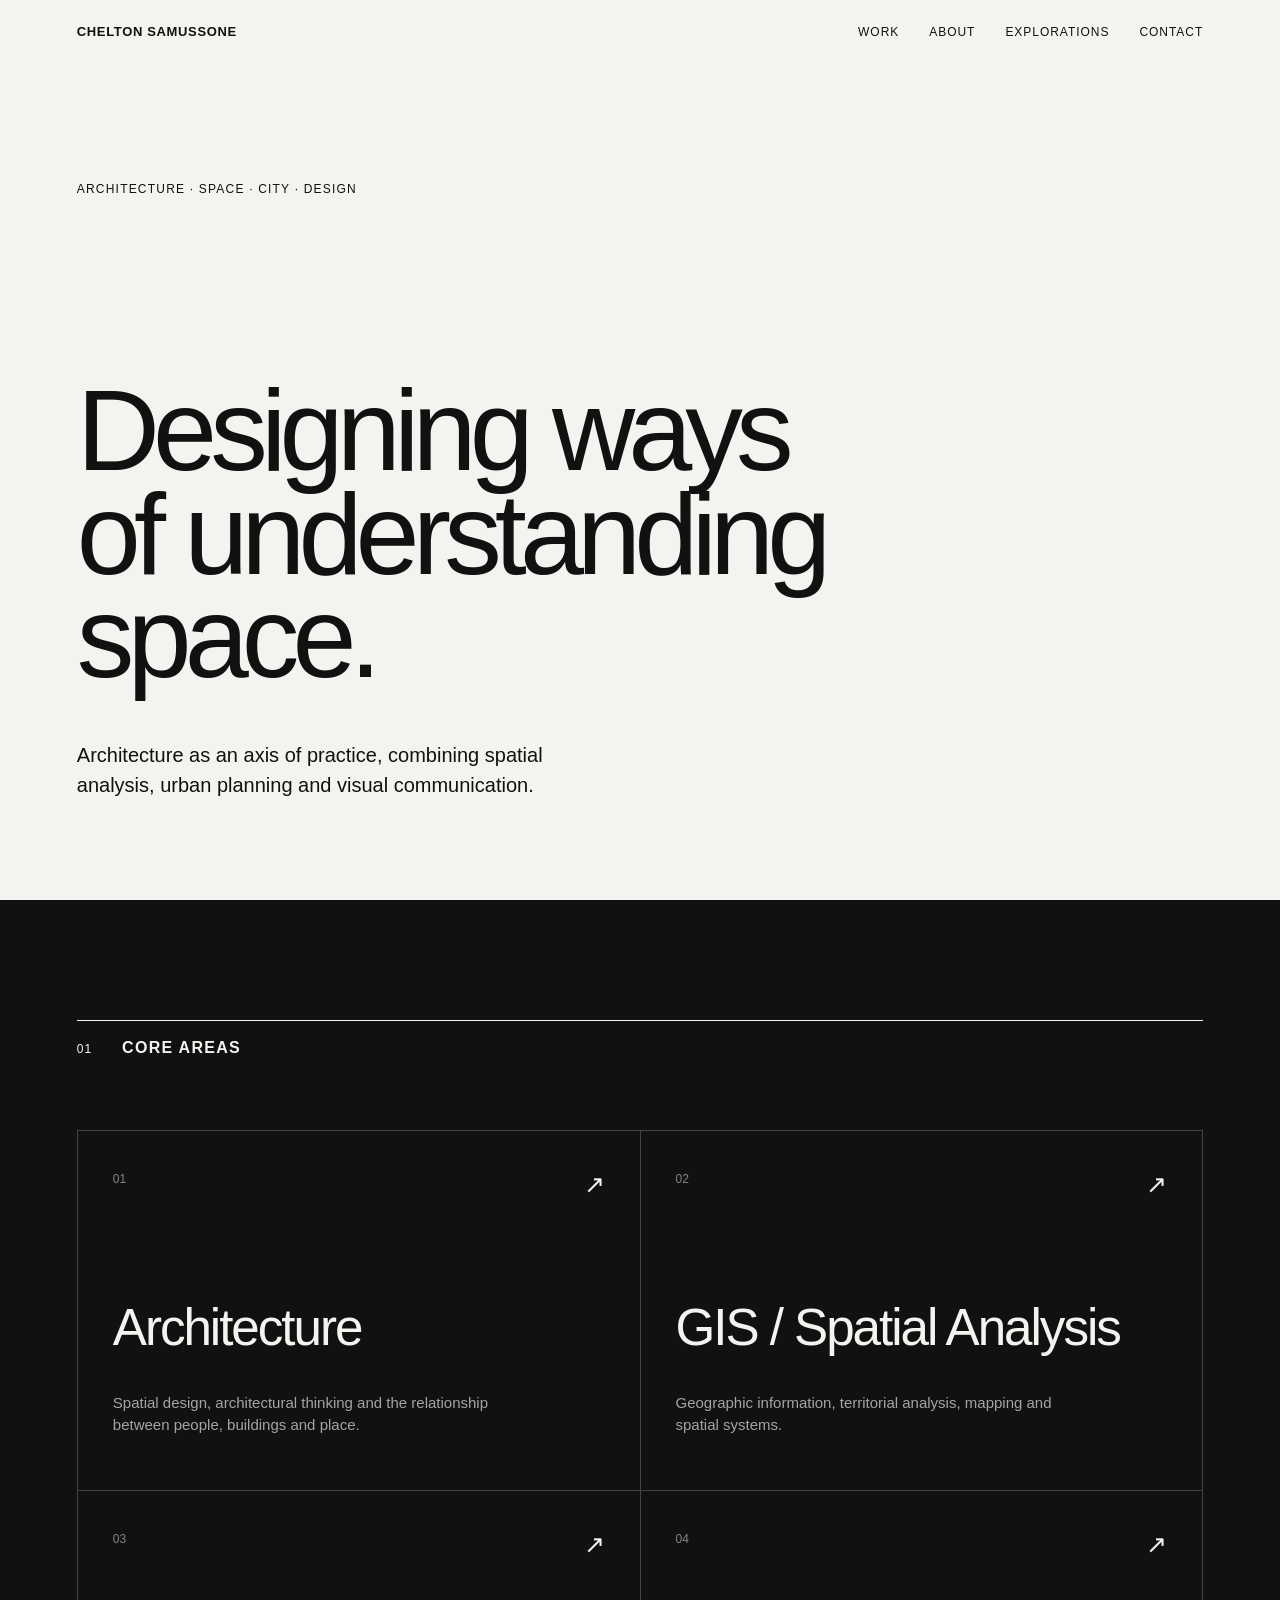
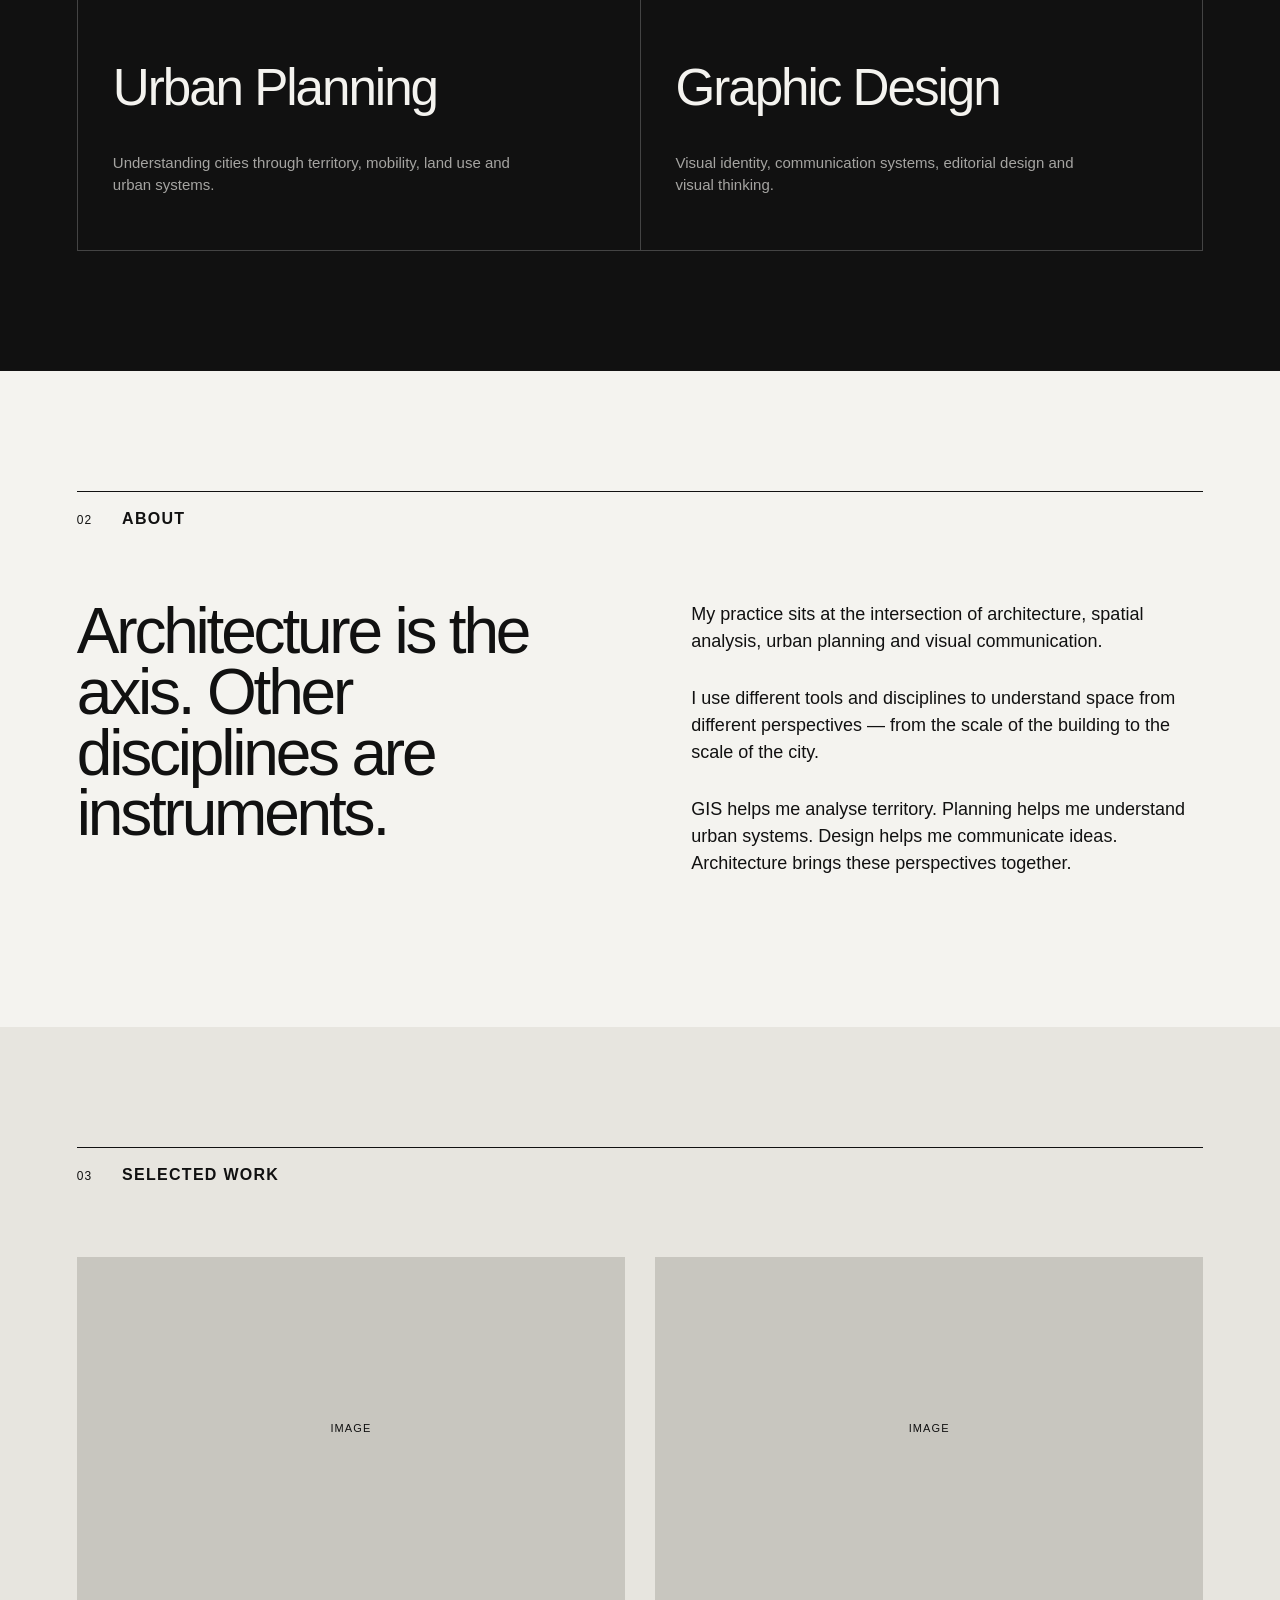
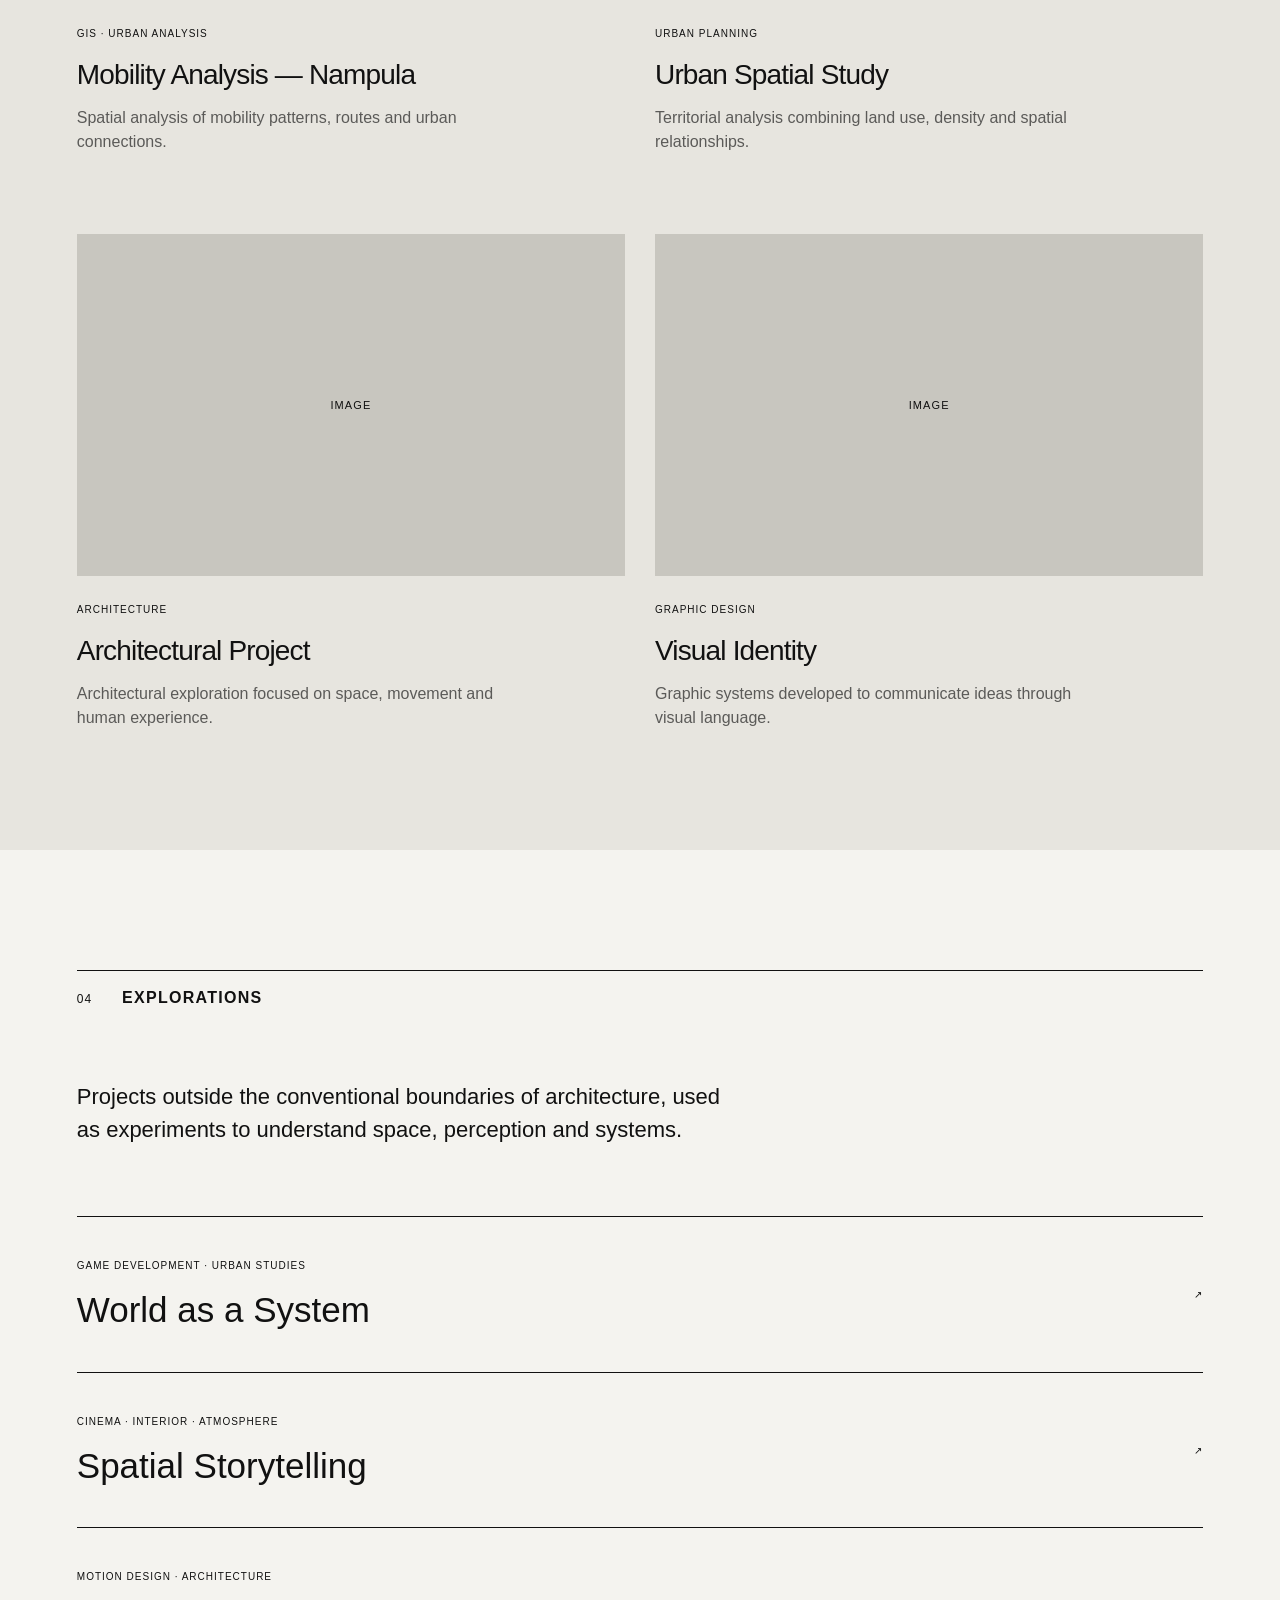
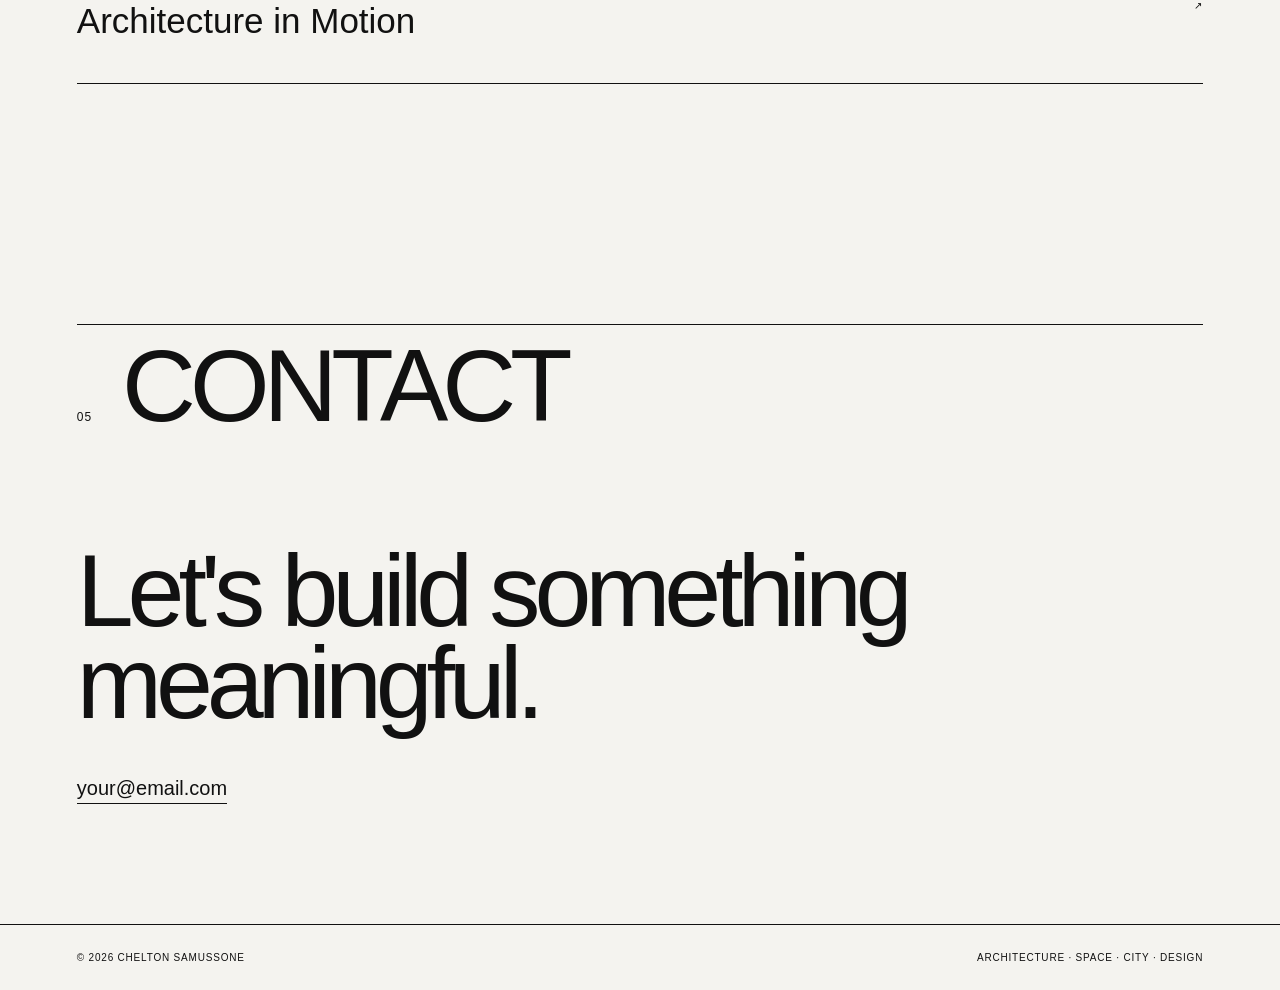
==== index.html @ a437c056 "Criete initial portifolio site" ====
<!DOCTYPE html>
<html lang="pt">
<head>
    <meta charset="UTF-8">
    <meta name="viewport" content="width=device-width, initial-scale=1.0">

    <title>Chelton Samussone — Architecture · Space · City · Design</title>

    <meta name="description" content="Chelton Samussone — Architecture, spatial analysis, urban planning and graphic design.">

    <link rel="stylesheet" href="style.css">
</head>

<body>

    <!-- NAVIGATION -->
    <header class="site-header">
        <a href="#" class="logo">CHELTON SAMUSSONE</a>

        <nav>
            <a href="#work">Work</a>
            <a href="#about">About</a>
            <a href="#explorations">Explorations</a>
            <a href="#contact">Contact</a>
        </nav>
    </header>


    <!-- HERO -->
    <main>

        <section class="hero">

            <div class="hero-label">
                ARCHITECTURE · SPACE · CITY · DESIGN
            </div>

            <h1>
                Designing ways<br>
                of understanding space.
            </h1>

            <p class="hero-description">
                Architecture as an axis of practice, combining spatial analysis,
                urban planning and visual communication.
            </p>

        </section>


        <!-- CORE AREAS -->
        <section class="areas">

            <div class="section-heading">
                <span>01</span>
                <h2>Core areas</h2>
            </div>

            <div class="areas-grid">

                <a href="architecture/" class="area-card">
                    <span class="number">01</span>
                    <h3>Architecture</h3>
                    <p>
                        Spatial design, architectural thinking and the
                        relationship between people, buildings and place.
                    </p>
                    <span class="arrow">↗</span>
                </a>

                <a href="gis/" class="area-card">
                    <span class="number">02</span>
                    <h3>GIS / Spatial Analysis</h3>
                    <p>
                        Geographic information, territorial analysis,
                        mapping and spatial systems.
                    </p>
                    <span class="arrow">↗</span>
                </a>

                <a href="urban-planning/" class="area-card">
                    <span class="number">03</span>
                    <h3>Urban Planning</h3>
                    <p>
                        Understanding cities through territory,
                        mobility, land use and urban systems.
                    </p>
                    <span class="arrow">↗</span>
                </a>

                <a href="graphic-design/" class="area-card">
                    <span class="number">04</span>
                    <h3>Graphic Design</h3>
                    <p>
                        Visual identity, communication systems,
                        editorial design and visual thinking.
                    </p>
                    <span class="arrow">↗</span>
                </a>

            </div>

        </section>


        <!-- ABOUT -->
        <section id="about" class="about">

            <div class="section-heading">
                <span>02</span>
                <h2>About</h2>
            </div>

            <div class="about-content">

                <h2>
                    Architecture is the axis.
                    Other disciplines are instruments.
                </h2>

                <div class="about-text">

                    <p>
                        My practice sits at the intersection of architecture,
                        spatial analysis, urban planning and visual communication.
                    </p>

                    <p>
                        I use different tools and disciplines to understand
                        space from different perspectives — from the scale
                        of the building to the scale of the city.
                    </p>

                    <p>
                        GIS helps me analyse territory. Planning helps me
                        understand urban systems. Design helps me communicate
                        ideas. Architecture brings these perspectives together.
                    </p>

                </div>

            </div>

        </section>


        <!-- SELECTED WORK -->
        <section id="work" class="work">

            <div class="section-heading">
                <span>03</span>
                <h2>Selected work</h2>
            </div>

            <div class="work-grid">

                <article class="project">

                    <div class="project-image placeholder">
                        <span>IMAGE</span>
                    </div>

                    <div class="project-info">
                        <span>GIS · URBAN ANALYSIS</span>
                        <h3>Mobility Analysis — Nampula</h3>
                        <p>
                            Spatial analysis of mobility patterns,
                            routes and urban connections.
                        </p>
                    </div>

                </article>


                <article class="project">

                    <div class="project-image placeholder">
                        <span>IMAGE</span>
                    </div>

                    <div class="project-info">
                        <span>URBAN PLANNING</span>
                        <h3>Urban Spatial Study</h3>
                        <p>
                            Territorial analysis combining land use,
                            density and spatial relationships.
                        </p>
                    </div>

                </article>


                <article class="project">

                    <div class="project-image placeholder">
                        <span>IMAGE</span>
                    </div>

                    <div class="project-info">
                        <span>ARCHITECTURE</span>
                        <h3>Architectural Project</h3>
                        <p>
                            Architectural exploration focused on
                            space, movement and human experience.
                        </p>
                    </div>

                </article>


                <article class="project">

                    <div class="project-image placeholder">
                        <span>IMAGE</span>
                    </div>

                    <div class="project-info">
                        <span>GRAPHIC DESIGN</span>
                        <h3>Visual Identity</h3>
                        <p>
                            Graphic systems developed to communicate
                            ideas through visual language.
                        </p>
                    </div>

                </article>

            </div>

        </section>


        <!-- EXPLORATIONS -->
        <section id="explorations" class="explorations">

            <div class="section-heading">
                <span>04</span>
                <h2>Explorations</h2>
            </div>

            <p class="explorations-intro">
                Projects outside the conventional boundaries of architecture,
                used as experiments to understand space, perception and systems.
            </p>

            <div class="exploration-list">

                <a href="projects/world-as-a-system/" class="exploration">
                    <div>
                        <span>GAME DEVELOPMENT · URBAN STUDIES</span>
                        <h3>World as a System</h3>
                    </div>
                    <span>↗</span>
                </a>

                <a href="projects/spatial-storytelling/" class="exploration">
                    <div>
                        <span>CINEMA · INTERIOR · ATMOSPHERE</span>
                        <h3>Spatial Storytelling</h3>
                    </div>
                    <span>↗</span>
                </a>

                <a href="projects/architecture-in-motion/" class="exploration">
                    <div>
                        <span>MOTION DESIGN · ARCHITECTURE</span>
                        <h3>Architecture in Motion</h3>
                    </div>
                    <span>↗</span>
                </a>

            </div>

        </section>


        <!-- CONTACT -->
        <section id="contact" class="contact">

            <div class="section-heading">
                <span>05</span>
                <h2>Contact</h2>
            </div>

            <h2>
                Let's build something meaningful.
            </h2>

            <a href="mailto:your@email.com" class="contact-link">
                your@email.com
            </a>

        </section>

    </main>


    <!-- FOOTER -->
    <footer>

        <span>© 2026 Chelton Samussone</span>

        <span>
            Architecture · Space · City · Design
        </span>

    </footer>


    <script src="script.js"></script>

</body>
</html>
---- style.css ----
/* =========================================
   RESET
========================================= */

* {
    margin: 0;
    padding: 0;
    box-sizing: border-box;
}

html {
    scroll-behavior: smooth;
}

body {
    font-family: Arial, Helvetica, sans-serif;
    background: #f4f3ef;
    color: #111;
    line-height: 1.5;
}


/* =========================================
   GENERAL
========================================= */

a {
    color: inherit;
    text-decoration: none;
}

section {
    padding: 120px 6vw;
}

.section-heading {
    display: flex;
    gap: 30px;
    align-items: baseline;
    margin-bottom: 70px;
    border-top: 1px solid #111;
    padding-top: 15px;
}

.section-heading span {
    font-size: 12px;
    letter-spacing: 0.08em;
}

.section-heading h2 {
    font-size: 16px;
    text-transform: uppercase;
    letter-spacing: 0.08em;
}


/* =========================================
   HEADER
========================================= */

.site-header {
    position: fixed;
    top: 0;
    left: 0;
    width: 100%;
    padding: 22px 6vw;

    display: flex;
    justify-content: space-between;
    align-items: center;

    background: rgba(244, 243, 239, 0.9);
    backdrop-filter: blur(10px);

    z-index: 1000;
}

.logo {
    font-size: 13px;
    font-weight: bold;
    letter-spacing: 0.05em;
}

.site-header nav {
    display: flex;
    gap: 30px;
}

.site-header nav a {
    font-size: 12px;
    text-transform: uppercase;
    letter-spacing: 0.08em;
}

.site-header nav a:hover {
    opacity: 0.5;
}


/* =========================================
   HERO
========================================= */

.hero {
    min-height: 100vh;
    padding: 180px 6vw 100px;

    display: flex;
    flex-direction: column;
    justify-content: space-between;
}

.hero-label {
    font-size: 12px;
    letter-spacing: 0.1em;
}

.hero h1 {
    max-width: 1000px;

    margin-top: auto;
    margin-bottom: 50px;

    font-size: clamp(55px, 9vw, 150px);
    line-height: 0.9;
    letter-spacing: -0.06em;
    font-weight: 500;
}

.hero-description {
    max-width: 520px;
    font-size: 20px;
}


/* =========================================
   CORE AREAS
========================================= */

.areas {
    background: #111;
    color: #f4f3ef;
}

.areas .section-heading {
    border-color: #f4f3ef;
}

.areas-grid {
    display: grid;
    grid-template-columns: repeat(2, 1fr);
    border-top: 1px solid #444;
    border-left: 1px solid #444;
}

.area-card {
    position: relative;

    min-height: 360px;

    padding: 35px;

    border-right: 1px solid #444;
    border-bottom: 1px solid #444;

    transition: background 0.3s ease;
}

.area-card:hover {
    background: #1e1e1e;
}

.area-card .number {
    font-size: 12px;
    opacity: 0.5;
}

.area-card h3 {
    margin-top: 100px;

    font-size: clamp(30px, 4vw, 55px);
    font-weight: 400;
    letter-spacing: -0.04em;
}

.area-card p {
    max-width: 400px;
    margin-top: 25px;

    font-size: 15px;
    opacity: 0.65;
}

.area-card .arrow {
    position: absolute;
    right: 35px;
    top: 35px;

    font-size: 25px;
}


/* =========================================
   ABOUT
========================================= */

.about-content {
    display: grid;
    grid-template-columns: 1fr 1fr;
    gap: 8vw;
}

.about-content h2 {
    font-size: clamp(40px, 5vw, 75px);
    line-height: 0.95;
    font-weight: 400;
    letter-spacing: -0.05em;
}

.about-text {
    max-width: 550px;
}

.about-text p {
    margin-bottom: 30px;
    font-size: 18px;
}


/* =========================================
   WORK
========================================= */

.work {
    background: #e7e5df;
}

.work-grid {
    display: grid;
    grid-template-columns: repeat(2, 1fr);
    gap: 80px 30px;
}

.project-image {
    aspect-ratio: 16 / 10;
    overflow: hidden;
}

.placeholder {
    background: #c8c6bf;

    display: flex;
    justify-content: center;
    align-items: center;

    font-size: 11px;
    letter-spacing: 0.1em;
}

.project-info {
    padding-top: 20px;
}

.project-info > span {
    font-size: 10px;
    letter-spacing: 0.1em;
}

.project-info h3 {
    margin-top: 10px;

    font-size: 28px;
    font-weight: 400;
    letter-spacing: -0.03em;
}

.project-info p {
    max-width: 450px;
    margin-top: 10px;
    opacity: 0.65;
}


/* =========================================
   EXPLORATIONS
========================================= */

.explorations-intro {
    max-width: 650px;
    margin-bottom: 70px;

    font-size: 22px;
}

.exploration-list {
    border-top: 1px solid #111;
}

.exploration {
    display: flex;
    justify-content: space-between;
    align-items: center;

    padding: 35px 0;

    border-bottom: 1px solid #111;

    transition: padding 0.3s ease;
}

.exploration:hover {
    padding-left: 20px;
    padding-right: 20px;
}

.exploration span {
    font-size: 10px;
    letter-spacing: 0.1em;
}

.exploration h3 {
    margin-top: 8px;

    font-size: 35px;
    font-weight: 400;
}


/* =========================================
   CONTACT
========================================= */

.contact {
    min-height: 80vh;

    display: flex;
    flex-direction: column;
    justify-content: space-between;
}

.contact h2 {
    max-width: 900px;

    font-size: clamp(50px, 8vw, 120px);
    line-height: 0.9;
    letter-spacing: -0.06em;
    font-weight: 400;
}

.contact-link {
    width: fit-content;

    font-size: 20px;

    border-bottom: 1px solid #111;
}


/* =========================================
   FOOTER
========================================= */

footer {
    padding: 25px 6vw;

    display: flex;
    justify-content: space-between;

    border-top: 1px solid #111;

    font-size: 10px;
    text-transform: uppercase;
    letter-spacing: 0.08em;
}


/* =========================================
   RESPONSIVE
========================================= */

@media (max-width: 800px) {

    section {
        padding: 90px 6vw;
    }

    .site-header {
        padding: 18px 6vw;
    }

    .site-header nav {
        display: none;
    }

    .hero {
        padding-top: 130px;
    }

    .hero h1 {
        font-size: 18vw;
    }

    .areas-grid {
        grid-template-columns: 1fr;
    }

    .about-content {
        grid-template-columns: 1fr;
        gap: 50px;
    }

    .work-grid {
        grid-template-columns: 1fr;
    }

    .exploration h3 {
        font-size: 25px;
    }

    footer {
        flex-direction: column;
        gap: 10px;
    }
}
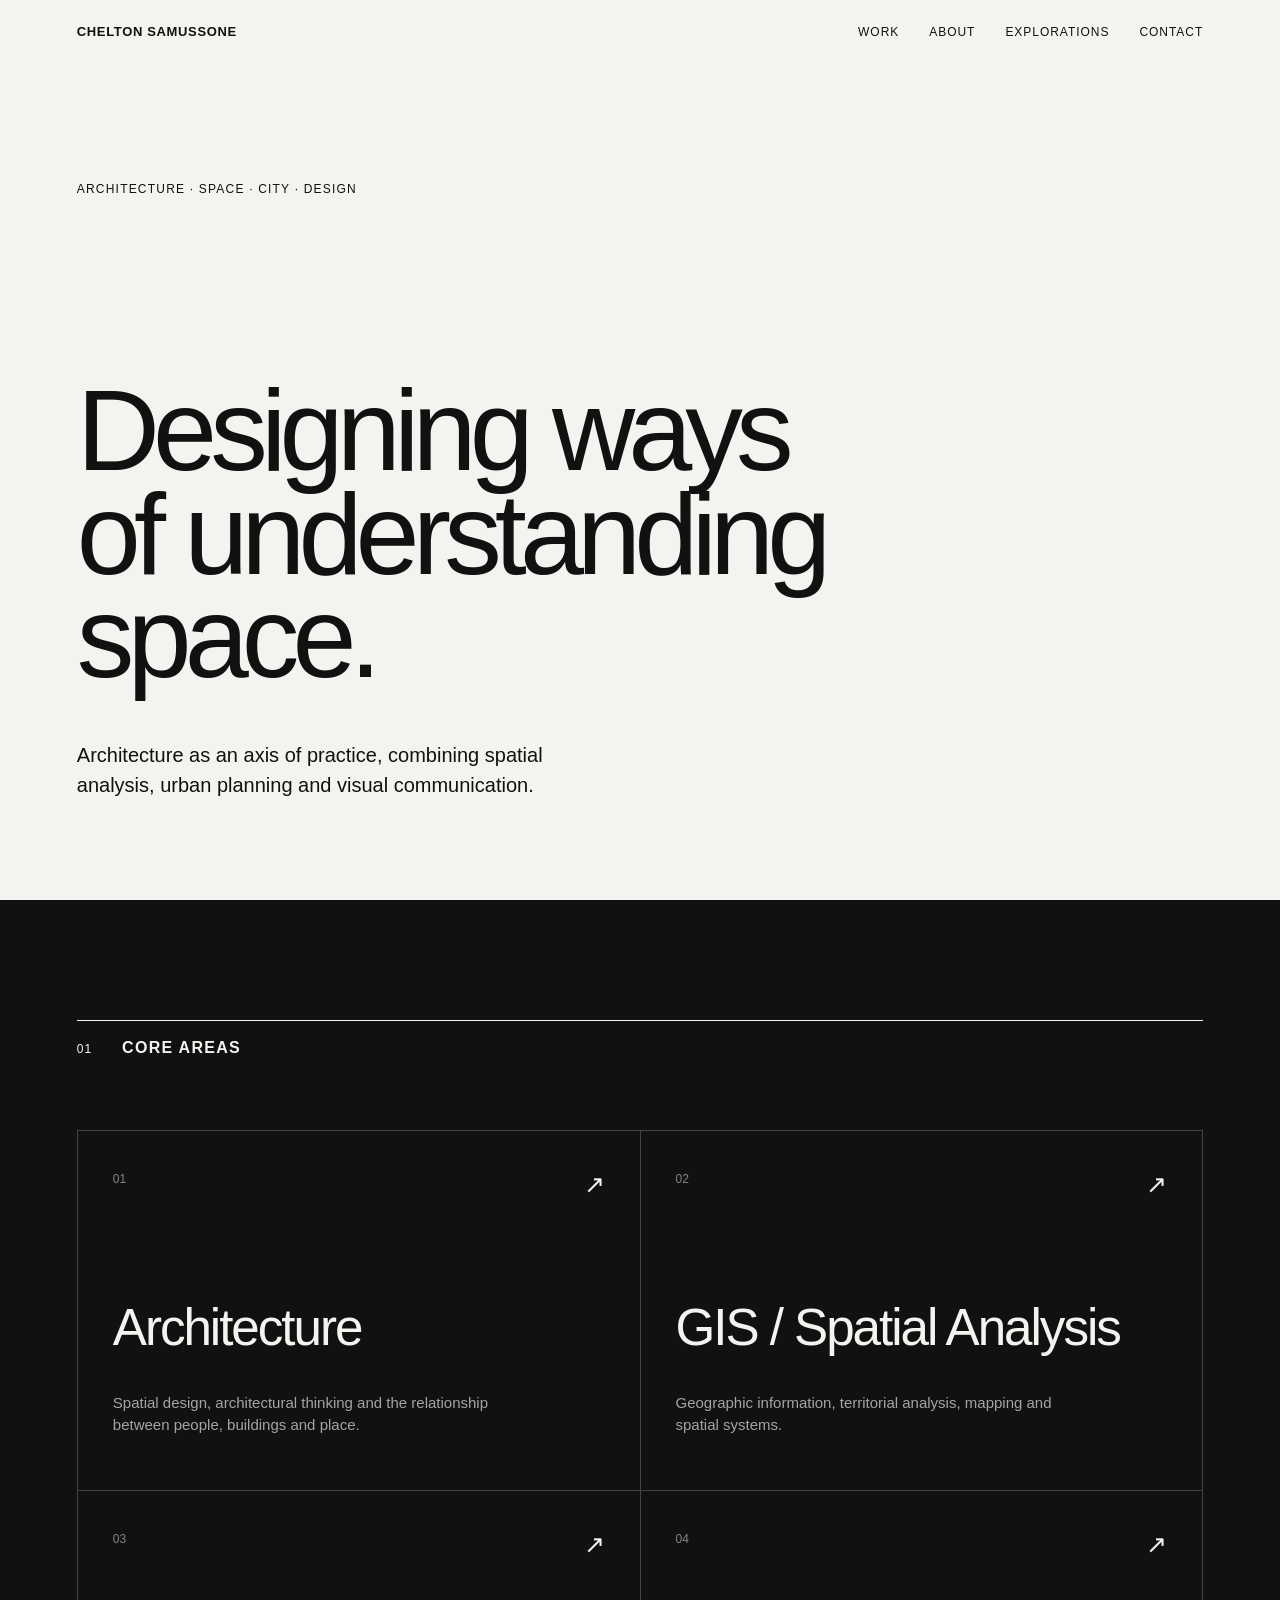
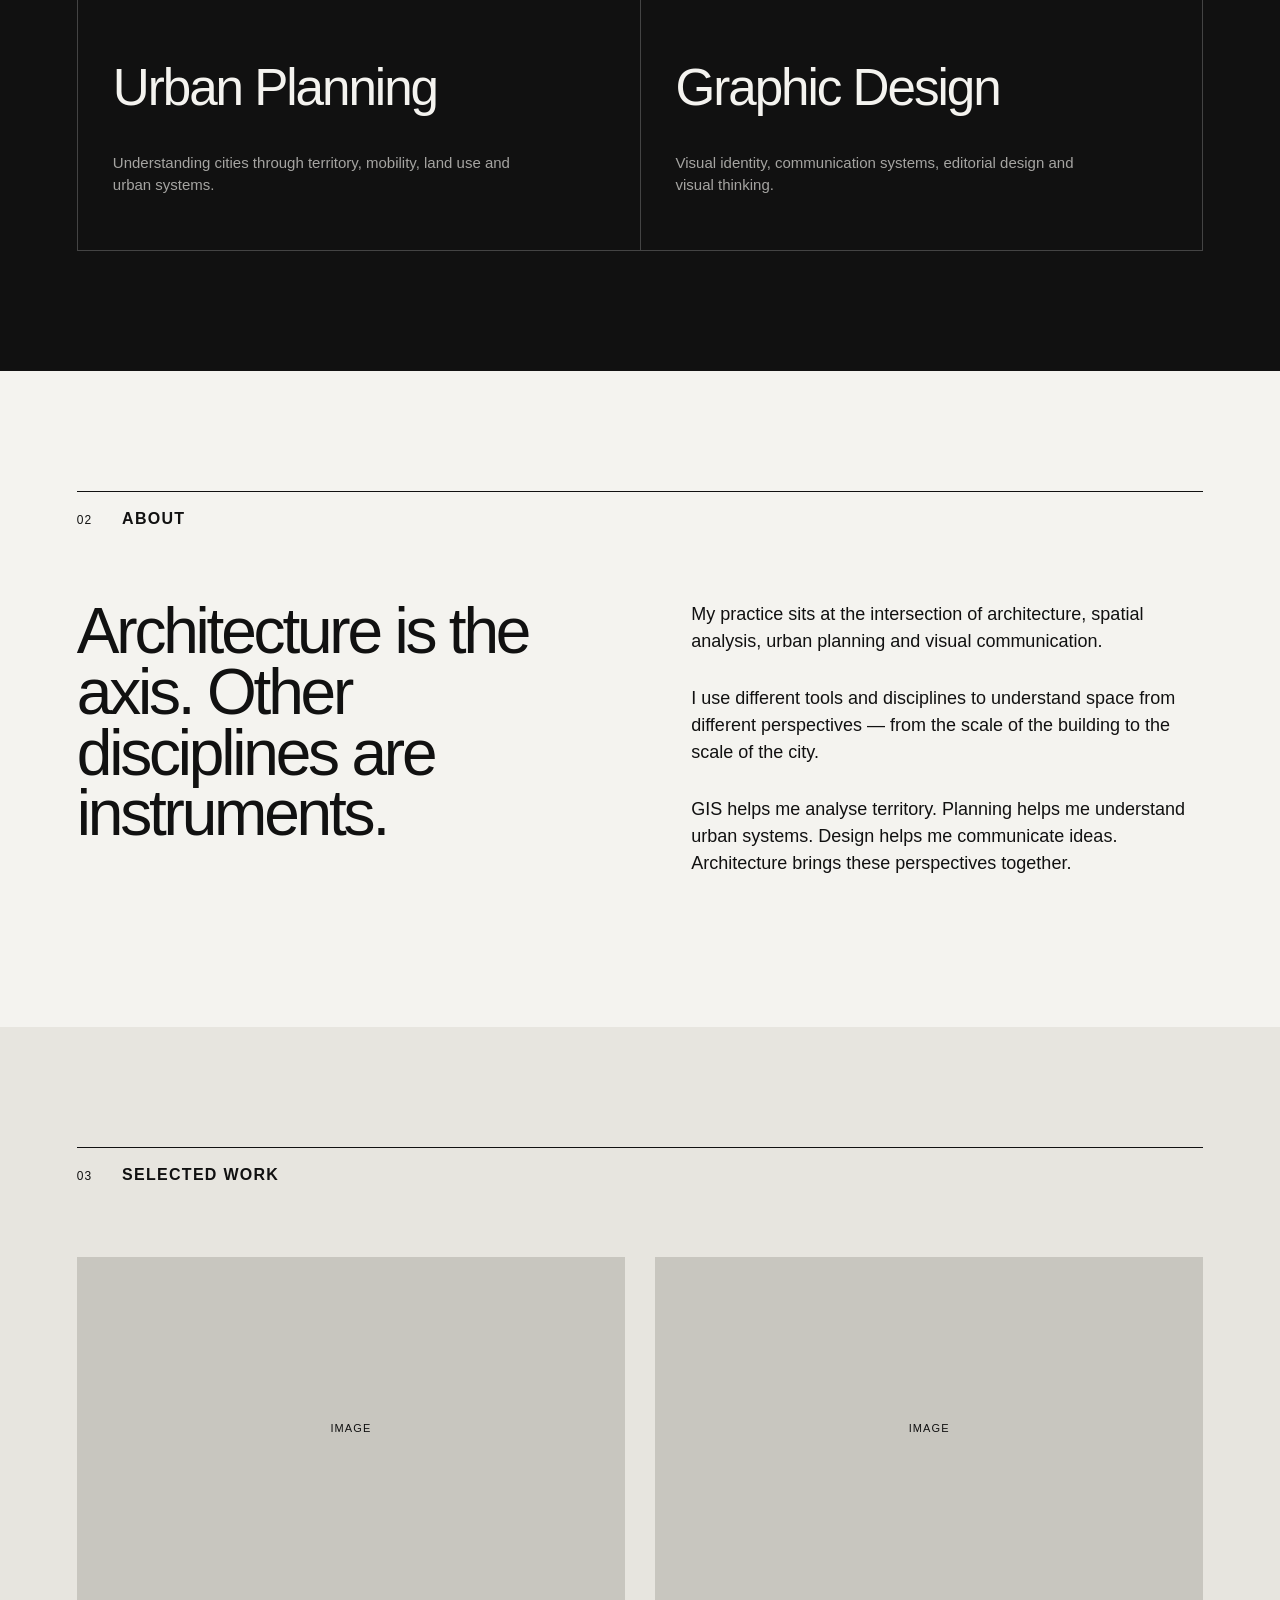
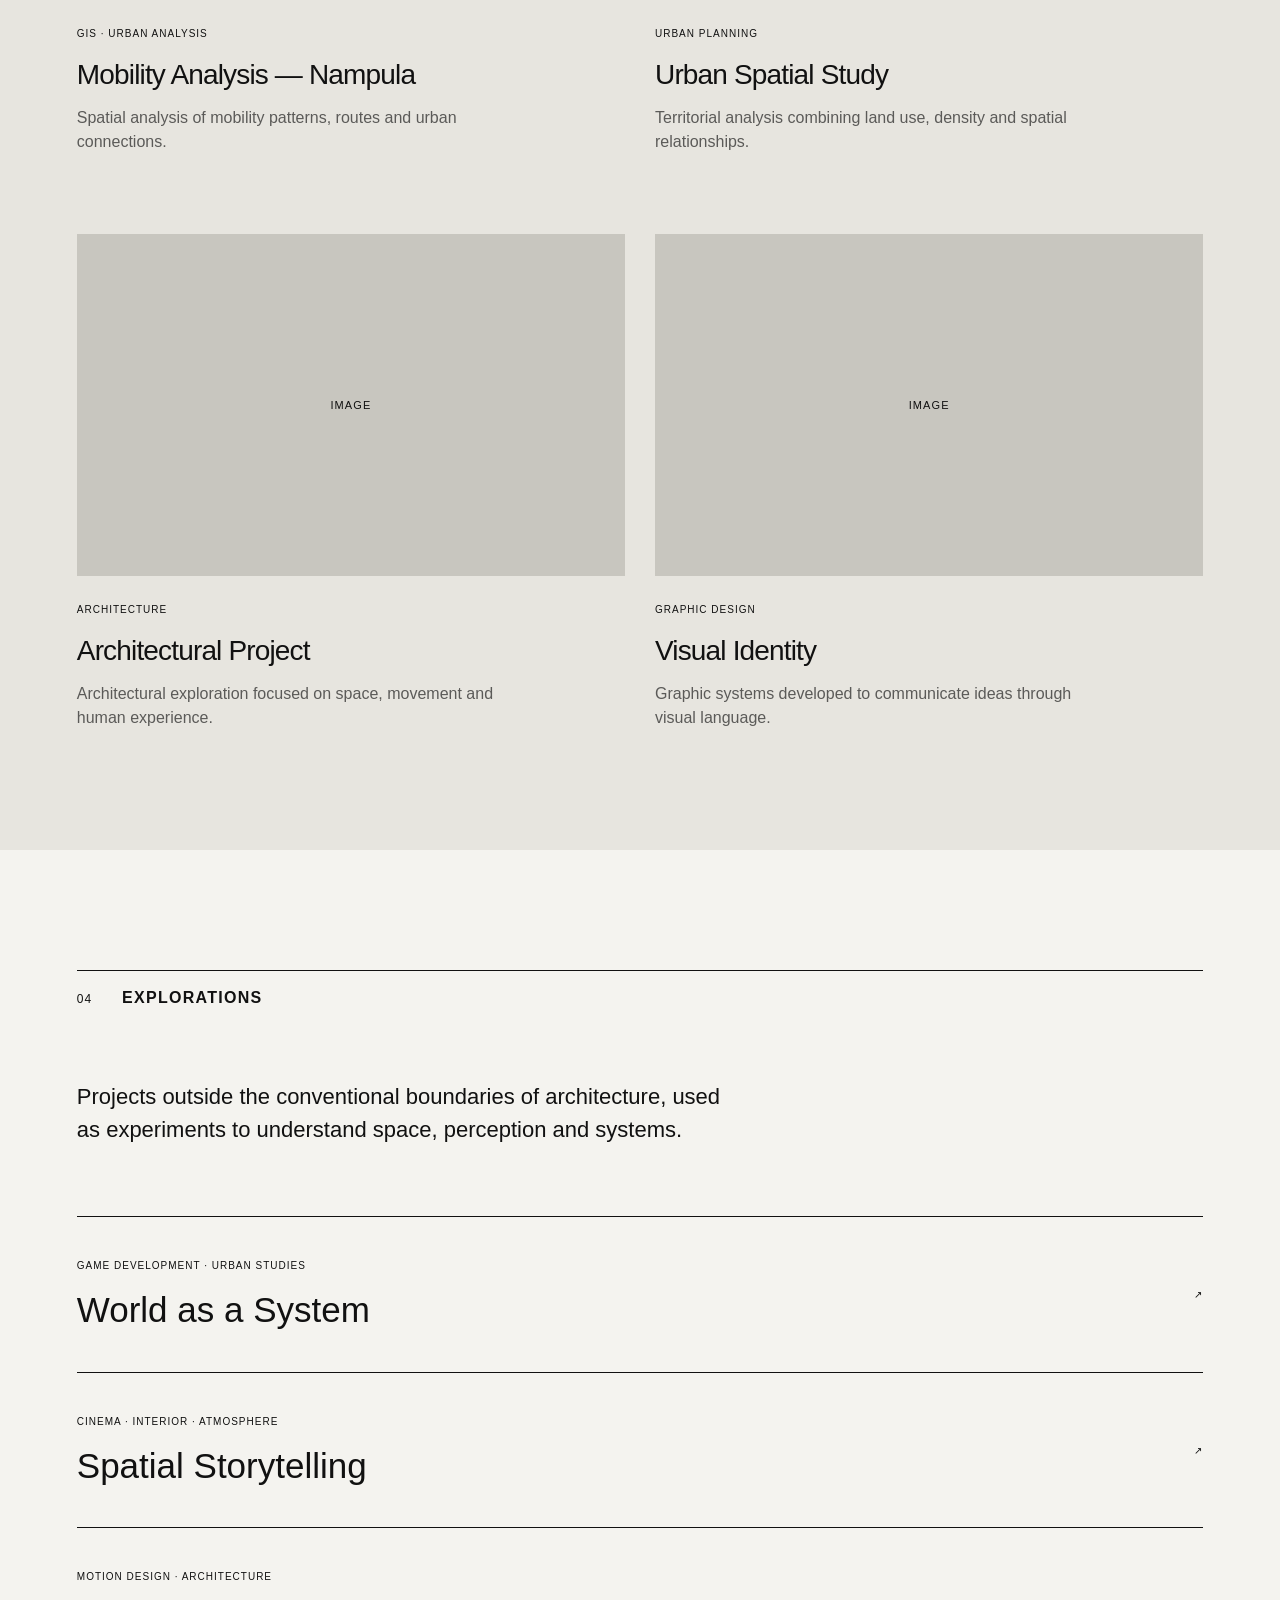
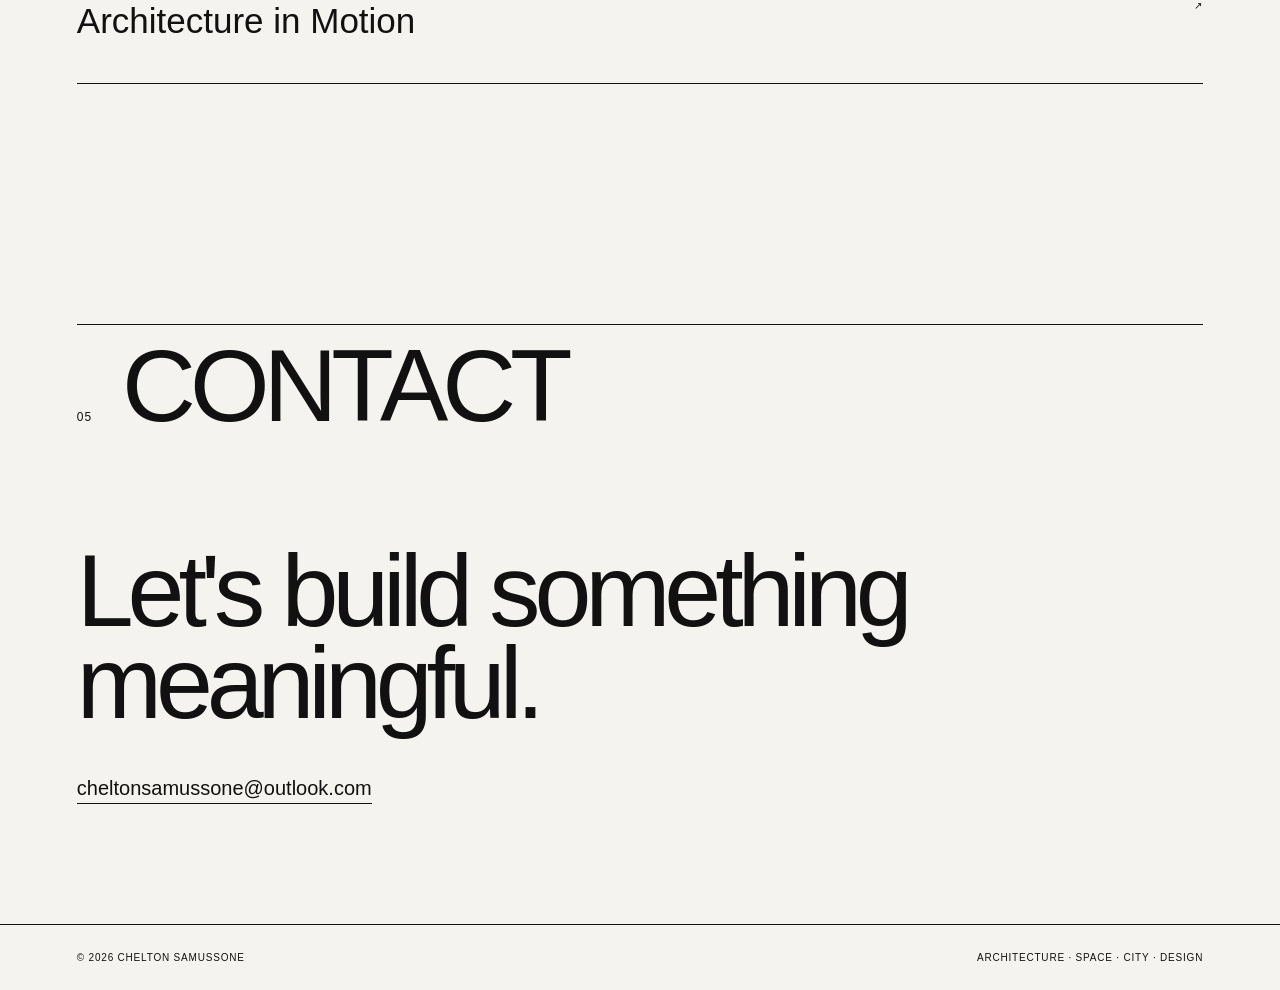
==== commit e30b64a7: "Put email" ====
--- a/index.html
+++ b/index.html
@@ -286,8 +286,8 @@
                 Let's build something meaningful.
             </h2>
 
-            <a href="mailto:your@email.com" class="contact-link">
-                your@email.com
+            <a href="mailto:cheltonsamussone@outlook.com" class="contact-link">
+                cheltonsamussone@outlook.com
             </a>
 
         </section>
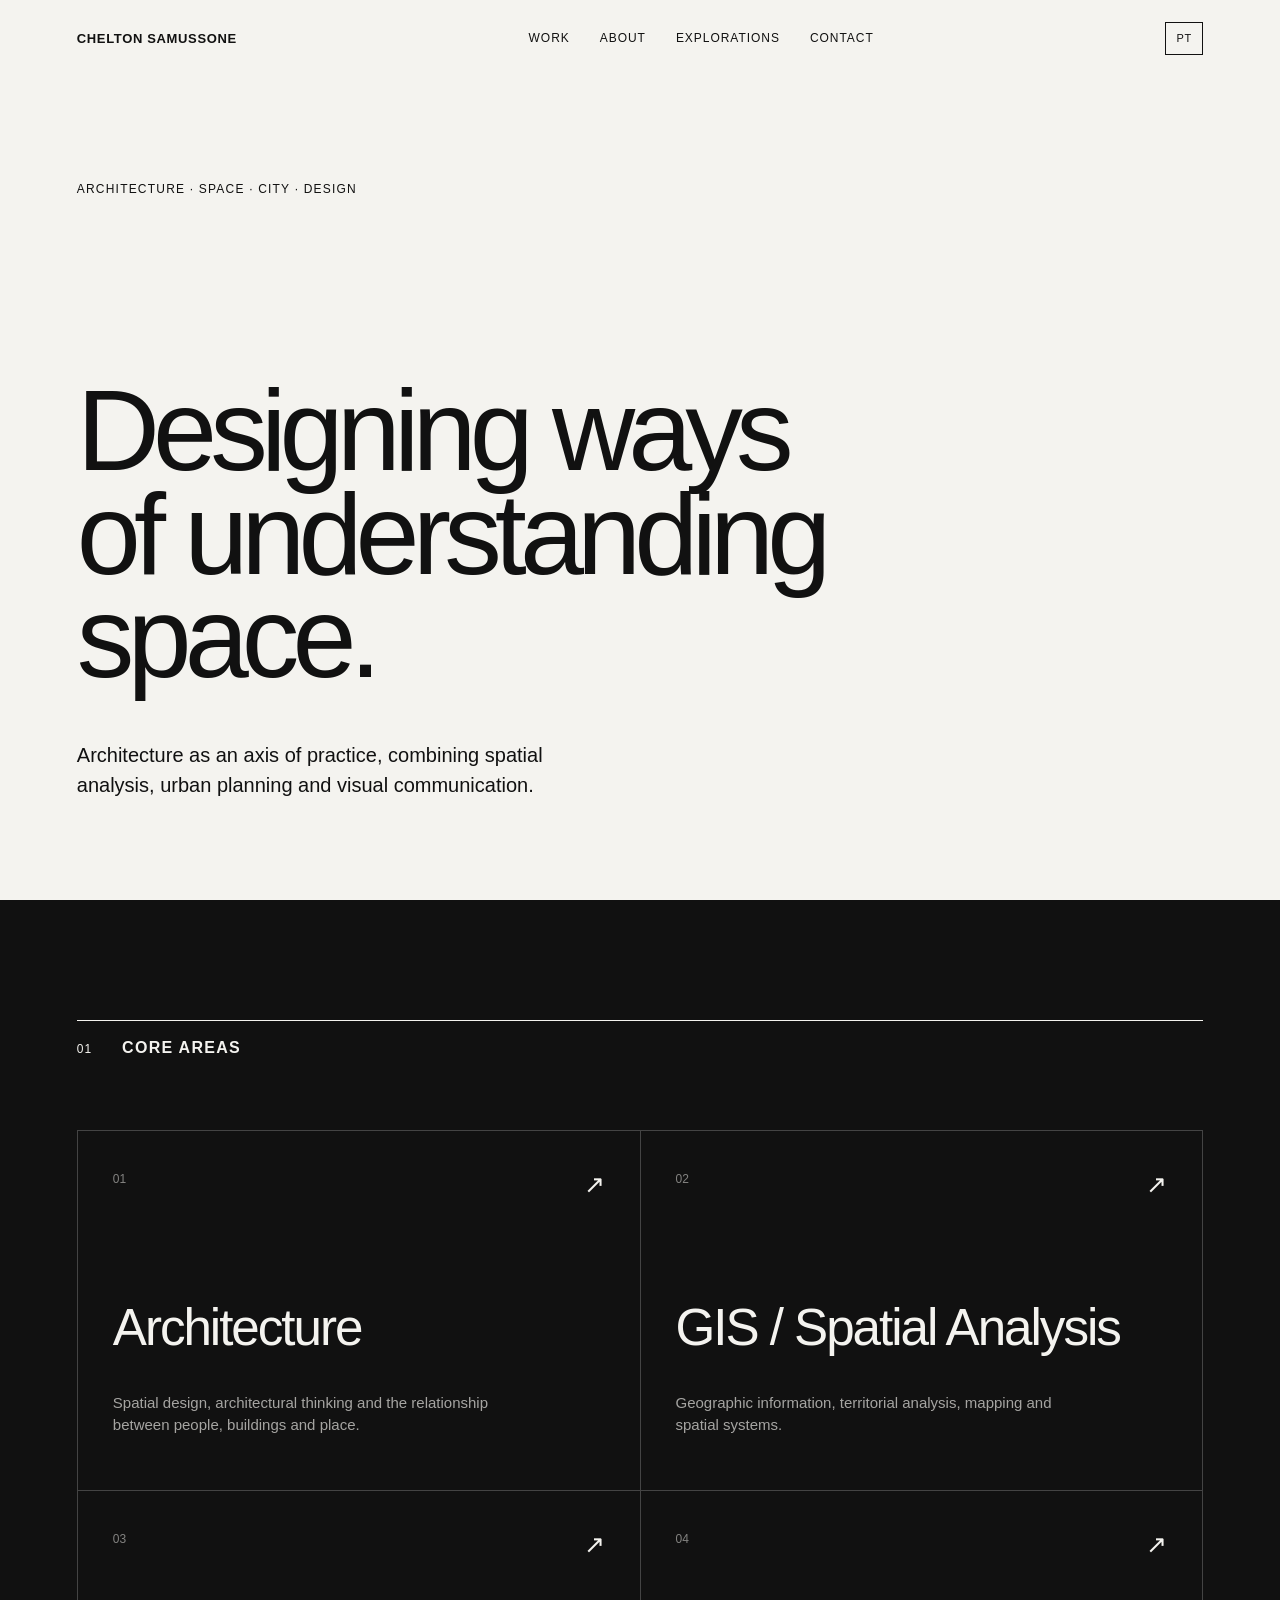
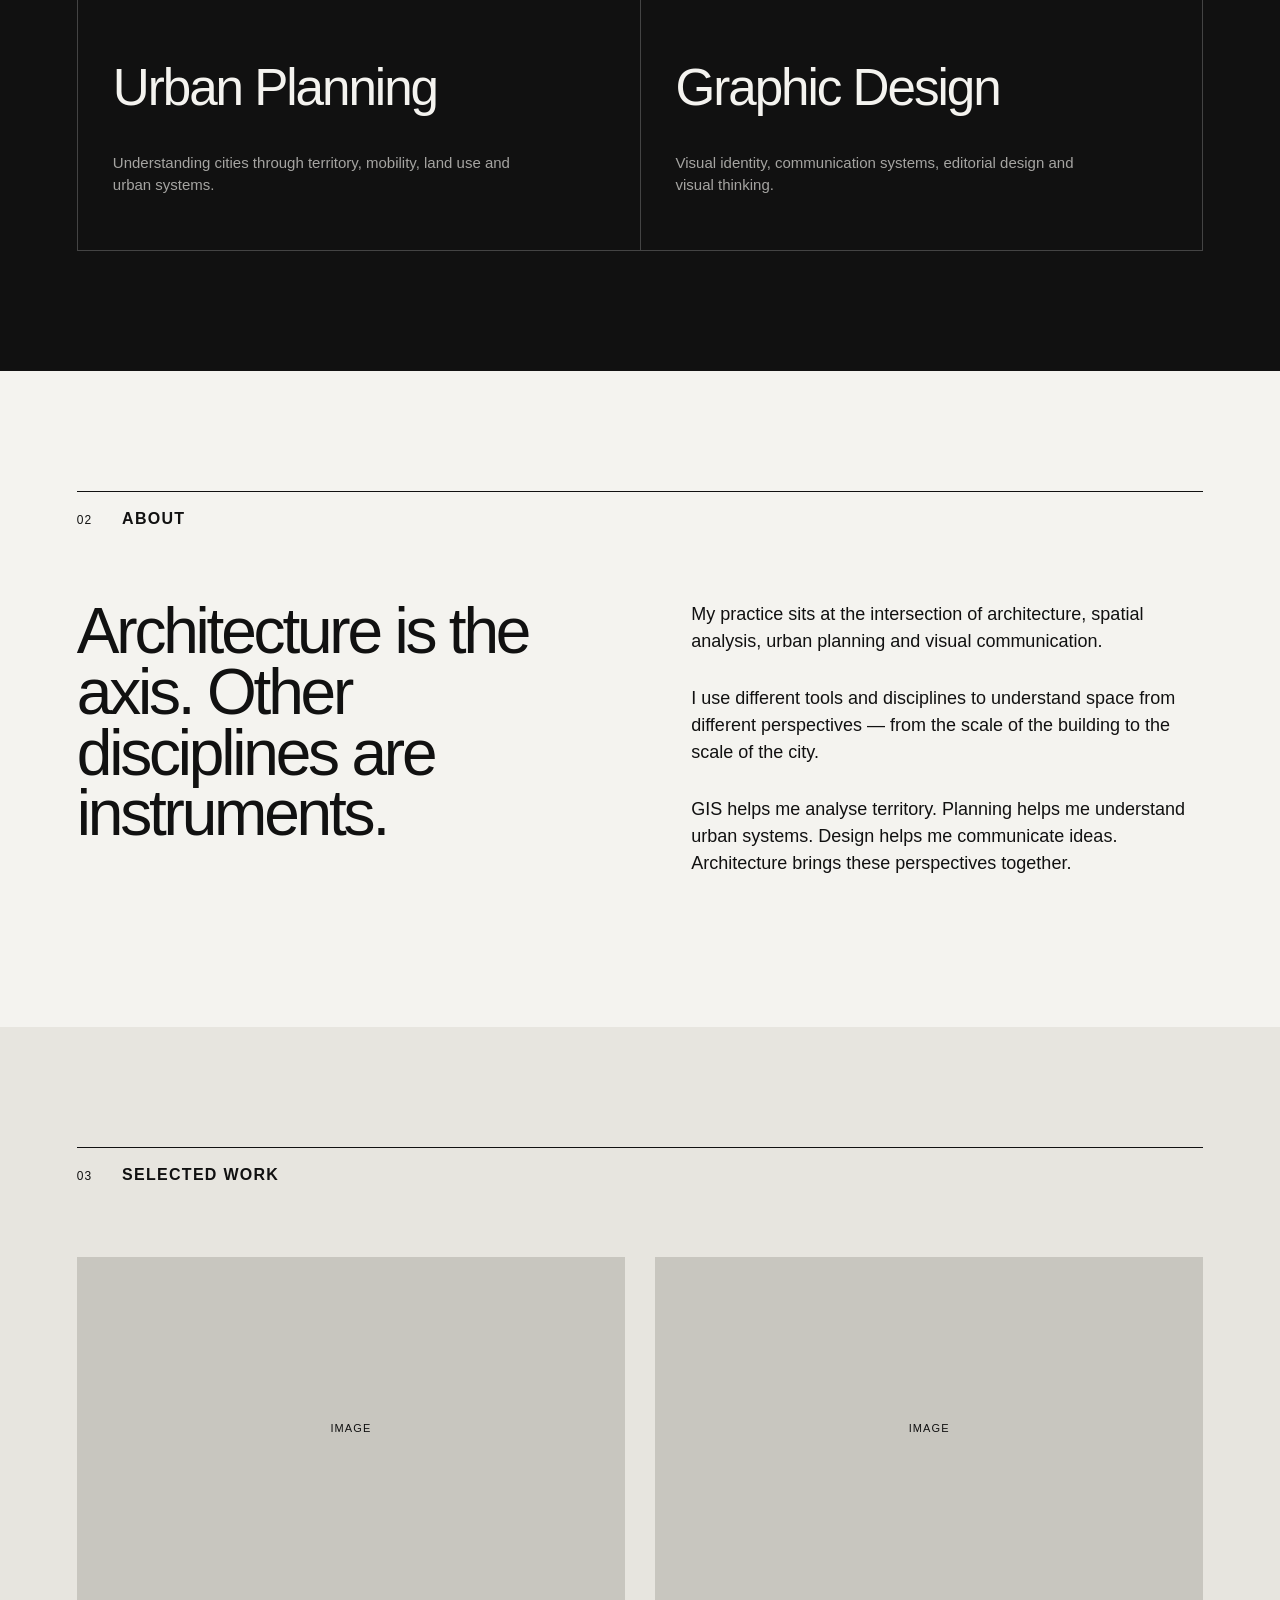
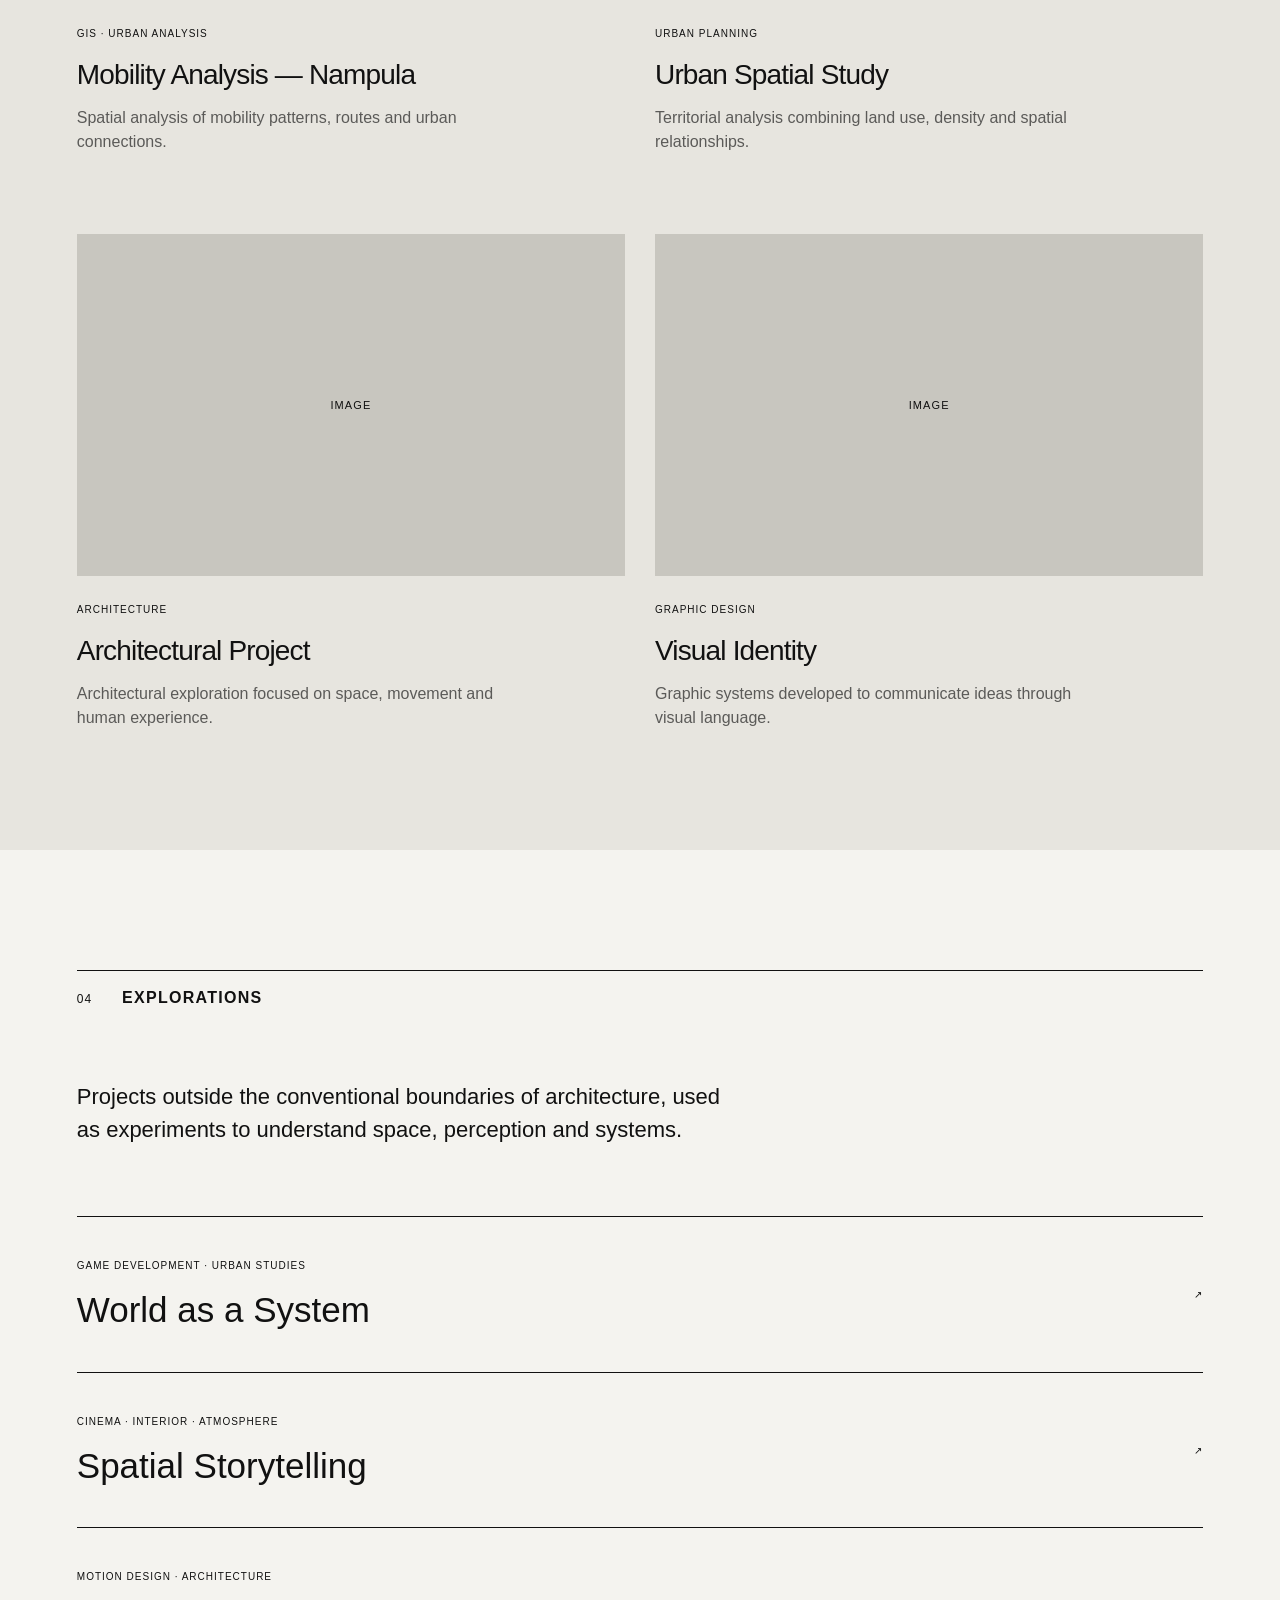
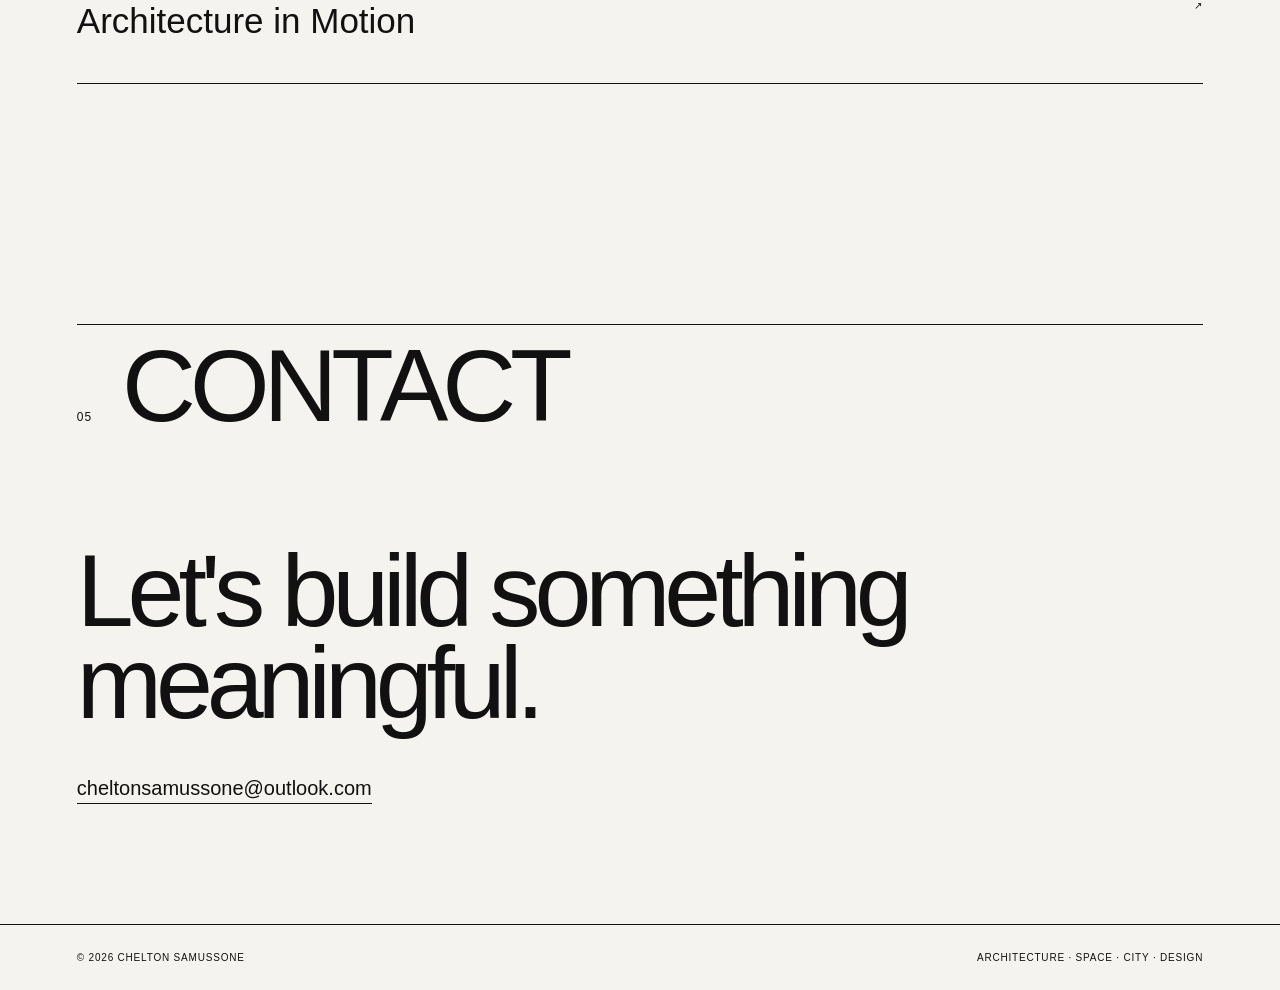
==== commit de57c6b5: "Merdas de IA" ====
--- a/index.html
+++ b/index.html
@@ -1,12 +1,12 @@
 <!DOCTYPE html>
-<html lang="pt">
+<html lang="pt-MZ">
 <head>
     <meta charset="UTF-8">
     <meta name="viewport" content="width=device-width, initial-scale=1.0">
 
-    <title>Chelton Samussone — Architecture · Space · City · Design</title>
-
-    <meta name="description" content="Chelton Samussone — Architecture, spatial analysis, urban planning and graphic design.">
+    <title data-i18n="pageTitle">Chelton Samussone — Architecture · Space · City · Design</title>
+
+    <meta name="description" content="Chelton Samussone — Architecture, spatial analysis, urban planning and graphic design." data-i18n="pageDescription">
 
     <link rel="stylesheet" href="style.css">
 </head>
@@ -18,11 +18,12 @@
         <a href="#" class="logo">CHELTON SAMUSSONE</a>
 
         <nav>
-            <a href="#work">Work</a>
-            <a href="#about">About</a>
-            <a href="#explorations">Explorations</a>
-            <a href="#contact">Contact</a>
+            <a href="#work" data-i18n="navWork">Work</a>
+            <a href="#about" data-i18n="navAbout">About</a>
+            <a href="#explorations" data-i18n="navExplorations">Explorations</a>
+            <a href="#contact" data-i18n="navContact">Contact</a>
         </nav>
+        <button class="language-toggle" type="button" aria-label="Mudar idioma para português">PT</button>
     </header>
 
 
@@ -32,17 +33,17 @@
         <section class="hero">
 
             <div class="hero-label">
-                ARCHITECTURE · SPACE · CITY · DESIGN
+                <span data-i18n="heroLabel">ARCHITECTURE · SPACE · CITY · DESIGN</span>
             </div>
 
             <h1>
-                Designing ways<br>
-                of understanding space.
+                <span data-i18n="heroTitleFirst">Designing ways</span><br>
+                <span data-i18n="heroTitleSecond">of understanding space.</span>
             </h1>
 
             <p class="hero-description">
-                Architecture as an axis of practice, combining spatial analysis,
-                urban planning and visual communication.
+                <span data-i18n="heroDescription">Architecture as an axis of practice, combining spatial analysis,
+                urban planning and visual communication.</span>
             </p>
 
         </section>
@@ -53,15 +54,15 @@
 
             <div class="section-heading">
                 <span>01</span>
-                <h2>Core areas</h2>
+                <h2 data-i18n="areasTitle">Core areas</h2>
             </div>
 
             <div class="areas-grid">
 
                 <a href="architecture/" class="area-card">
                     <span class="number">01</span>
-                    <h3>Architecture</h3>
-                    <p>
+                    <h3 data-i18n="areaArchitectureTitle">Architecture</h3>
+                    <p data-i18n="areaArchitectureDescription">
                         Spatial design, architectural thinking and the
                         relationship between people, buildings and place.
                     </p>
@@ -70,8 +71,8 @@
 
                 <a href="gis/" class="area-card">
                     <span class="number">02</span>
-                    <h3>GIS / Spatial Analysis</h3>
-                    <p>
+                    <h3 data-i18n="areaGisTitle">GIS / Spatial Analysis</h3>
+                    <p data-i18n="areaGisDescription">
                         Geographic information, territorial analysis,
                         mapping and spatial systems.
                     </p>
@@ -80,8 +81,8 @@
 
                 <a href="urban-planning/" class="area-card">
                     <span class="number">03</span>
-                    <h3>Urban Planning</h3>
-                    <p>
+                    <h3 data-i18n="areaPlanningTitle">Urban Planning</h3>
+                    <p data-i18n="areaPlanningDescription">
                         Understanding cities through territory,
                         mobility, land use and urban systems.
                     </p>
@@ -90,8 +91,8 @@
 
                 <a href="graphic-design/" class="area-card">
                     <span class="number">04</span>
-                    <h3>Graphic Design</h3>
-                    <p>
+                    <h3 data-i18n="areaDesignTitle">Graphic Design</h3>
+                    <p data-i18n="areaDesignDescription">
                         Visual identity, communication systems,
                         editorial design and visual thinking.
                     </p>
@@ -108,30 +109,30 @@
 
             <div class="section-heading">
                 <span>02</span>
-                <h2>About</h2>
+                <h2 data-i18n="aboutSectionTitle">About</h2>
             </div>
 
             <div class="about-content">
 
-                <h2>
+                <h2 data-i18n="aboutTitle">
                     Architecture is the axis.
                     Other disciplines are instruments.
                 </h2>
 
                 <div class="about-text">
 
-                    <p>
+                    <p data-i18n="aboutParagraphOne">
                         My practice sits at the intersection of architecture,
                         spatial analysis, urban planning and visual communication.
                     </p>
 
-                    <p>
+                    <p data-i18n="aboutParagraphTwo">
                         I use different tools and disciplines to understand
                         space from different perspectives — from the scale
                         of the building to the scale of the city.
                     </p>
 
-                    <p>
+                    <p data-i18n="aboutParagraphThree">
                         GIS helps me analyse territory. Planning helps me
                         understand urban systems. Design helps me communicate
                         ideas. Architecture brings these perspectives together.
@@ -149,7 +150,7 @@
 
             <div class="section-heading">
                 <span>03</span>
-                <h2>Selected work</h2>
+                <h2 data-i18n="workTitle">Selected work</h2>
             </div>
 
             <div class="work-grid">
@@ -157,13 +158,13 @@
                 <article class="project">
 
                     <div class="project-image placeholder">
-                        <span>IMAGE</span>
+                        <span data-i18n="imagePlaceholder">IMAGE</span>
                     </div>
 
                     <div class="project-info">
-                        <span>GIS · URBAN ANALYSIS</span>
-                        <h3>Mobility Analysis — Nampula</h3>
-                        <p>
+                        <span data-i18n="projectMobilityCategory">GIS · URBAN ANALYSIS</span>
+                        <h3 data-i18n="projectMobilityTitle">Mobility Analysis — Nampula</h3>
+                        <p data-i18n="projectMobilityDescription">
                             Spatial analysis of mobility patterns,
                             routes and urban connections.
                         </p>
@@ -175,13 +176,13 @@
                 <article class="project">
 
                     <div class="project-image placeholder">
-                        <span>IMAGE</span>
+                        <span data-i18n="imagePlaceholder">IMAGE</span>
                     </div>
 
                     <div class="project-info">
-                        <span>URBAN PLANNING</span>
-                        <h3>Urban Spatial Study</h3>
-                        <p>
+                        <span data-i18n="projectSpatialCategory">URBAN PLANNING</span>
+                        <h3 data-i18n="projectSpatialTitle">Urban Spatial Study</h3>
+                        <p data-i18n="projectSpatialDescription">
                             Territorial analysis combining land use,
                             density and spatial relationships.
                         </p>
@@ -193,13 +194,13 @@
                 <article class="project">
 
                     <div class="project-image placeholder">
-                        <span>IMAGE</span>
+                        <span data-i18n="imagePlaceholder">IMAGE</span>
                     </div>
 
                     <div class="project-info">
-                        <span>ARCHITECTURE</span>
-                        <h3>Architectural Project</h3>
-                        <p>
+                        <span data-i18n="projectArchitectureCategory">ARCHITECTURE</span>
+                        <h3 data-i18n="projectArchitectureTitle">Architectural Project</h3>
+                        <p data-i18n="projectArchitectureDescription">
                             Architectural exploration focused on
                             space, movement and human experience.
                         </p>
@@ -211,13 +212,13 @@
                 <article class="project">
 
                     <div class="project-image placeholder">
-                        <span>IMAGE</span>
+                        <span data-i18n="imagePlaceholder">IMAGE</span>
                     </div>
 
                     <div class="project-info">
-                        <span>GRAPHIC DESIGN</span>
-                        <h3>Visual Identity</h3>
-                        <p>
+                        <span data-i18n="projectIdentityCategory">GRAPHIC DESIGN</span>
+                        <h3 data-i18n="projectIdentityTitle">Visual Identity</h3>
+                        <p data-i18n="projectIdentityDescription">
                             Graphic systems developed to communicate
                             ideas through visual language.
                         </p>
@@ -235,10 +236,10 @@
 
             <div class="section-heading">
                 <span>04</span>
-                <h2>Explorations</h2>
-            </div>
-
-            <p class="explorations-intro">
+                <h2 data-i18n="explorationsTitle">Explorations</h2>
+            </div>
+
+            <p class="explorations-intro" data-i18n="explorationsIntro">
                 Projects outside the conventional boundaries of architecture,
                 used as experiments to understand space, perception and systems.
             </p>
@@ -247,7 +248,7 @@
 
                 <a href="projects/world-as-a-system/" class="exploration">
                     <div>
-                        <span>GAME DEVELOPMENT · URBAN STUDIES</span>
+                        <span data-i18n="explorationWorldCategory">GAME DEVELOPMENT · URBAN STUDIES</span>
                         <h3>World as a System</h3>
                     </div>
                     <span>↗</span>
@@ -255,7 +256,7 @@
 
                 <a href="projects/spatial-storytelling/" class="exploration">
                     <div>
-                        <span>CINEMA · INTERIOR · ATMOSPHERE</span>
+                        <span data-i18n="explorationStoryCategory">CINEMA · INTERIOR · ATMOSPHERE</span>
                         <h3>Spatial Storytelling</h3>
                     </div>
                     <span>↗</span>
@@ -263,7 +264,7 @@
 
                 <a href="projects/architecture-in-motion/" class="exploration">
                     <div>
-                        <span>MOTION DESIGN · ARCHITECTURE</span>
+                        <span data-i18n="explorationMotionCategory">MOTION DESIGN · ARCHITECTURE</span>
                         <h3>Architecture in Motion</h3>
                     </div>
                     <span>↗</span>
@@ -279,10 +280,10 @@
 
             <div class="section-heading">
                 <span>05</span>
-                <h2>Contact</h2>
-            </div>
-
-            <h2>
+                <h2 data-i18n="contactTitle">Contact</h2>
+            </div>
+
+            <h2 data-i18n="contactHeading">
                 Let's build something meaningful.
             </h2>
 
@@ -300,7 +301,7 @@
 
         <span>© 2026 Chelton Samussone</span>
 
-        <span>
+        <span data-i18n="footerTagline">
             Architecture · Space · City · Design
         </span>
 
--- a/style.css
+++ b/style.css
@@ -1,3 +1,5 @@
+@charset "UTF-8";
+
 /* =========================================
    RESET
 ========================================= */
@@ -27,6 +29,33 @@
 a {
     color: inherit;
     text-decoration: none;
+}
+
+.language-toggle {
+    padding: 7px 10px;
+    border: 1px solid #111;
+    background: transparent;
+    color: inherit;
+    font: inherit;
+    font-size: 11px;
+    letter-spacing: 0.08em;
+    cursor: pointer;
+}
+
+.language-toggle:hover {
+    background: #111;
+    color: #f4f3ef;
+}
+
+.reveal {
+    opacity: 0;
+    transform: translateY(30px);
+    transition: opacity 0.7s ease, transform 0.7s ease;
+}
+
+.reveal.is-visible {
+    opacity: 1;
+    transform: translateY(0);
 }
 
 section {
@@ -421,4 +450,14 @@
         flex-direction: column;
         gap: 10px;
     }
+}
+
+@media (prefers-reduced-motion: reduce) {
+    html {
+        scroll-behavior: auto;
+    }
+
+    .reveal {
+        transition: none;
+    }
 }
